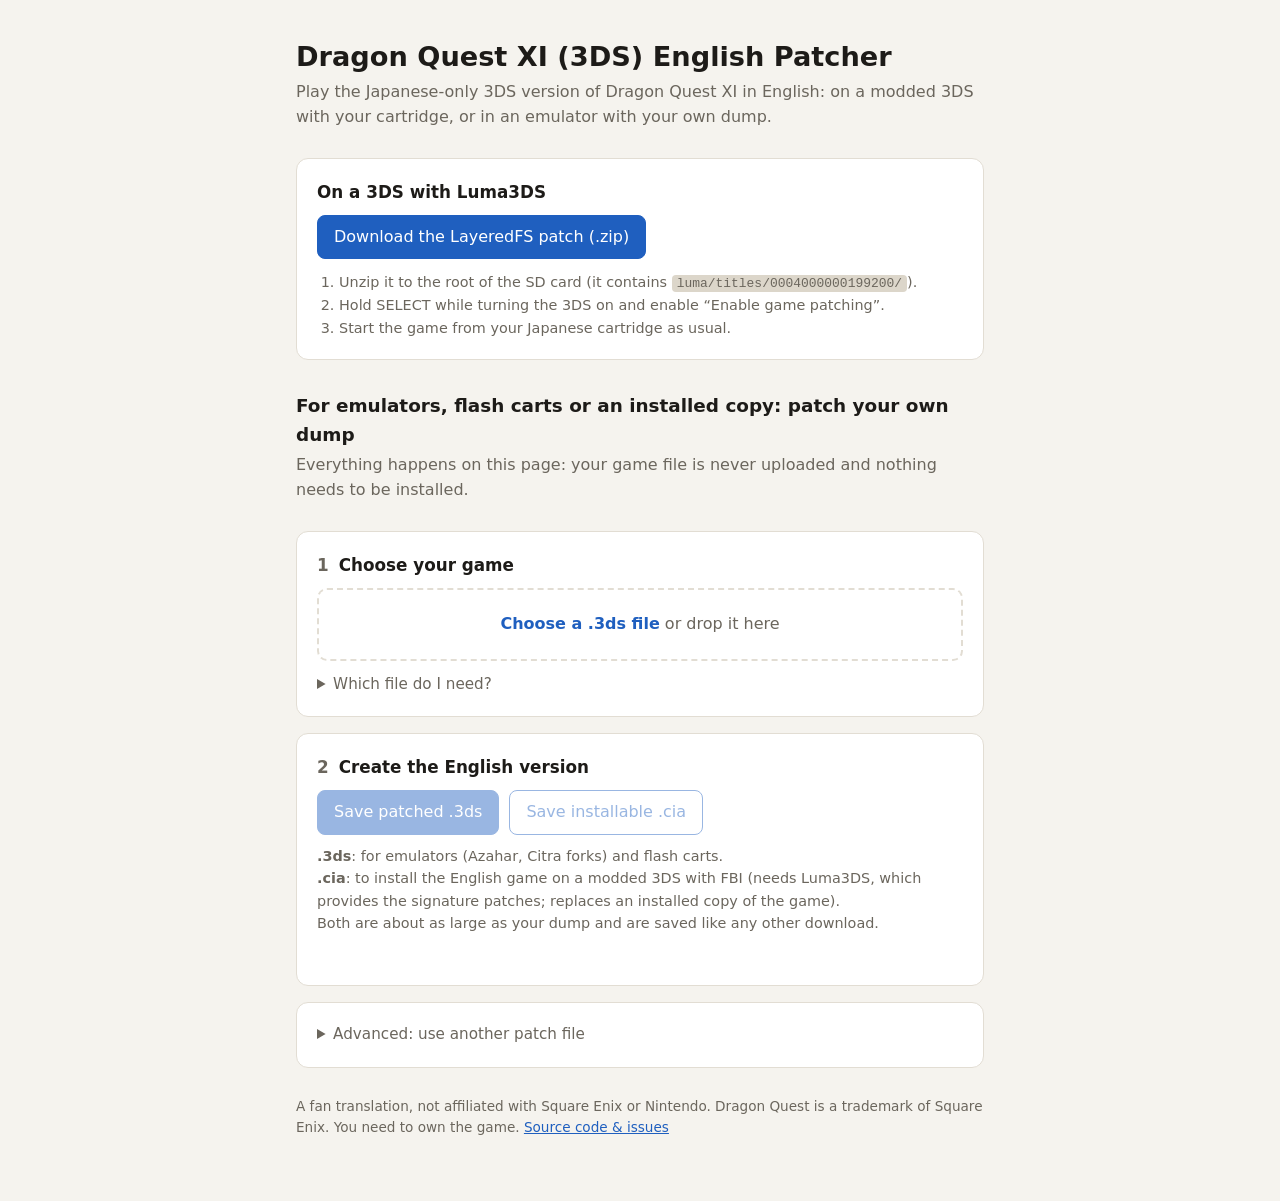
==== docs/index.html @ e1a0b47e "Dragon Quest XI (3DS) English translation tool and web patcher" ====
<!doctype html>
<html lang="en">
<head>
<meta charset="utf-8">
<meta name="viewport" content="width=device-width, initial-scale=1">
<title>DQ XI 3DS English Patcher</title>
<meta name="description" content="Patch your own Dragon Quest XI (3DS) cartridge dump to English, entirely in your browser.">
<style>
  :root {
    --bg: #f5f3ee; --card: #ffffff; --text: #1d1b18; --muted: #6b665d; --line: #e2ddd3;
    --accent: #1f5fbf; --accent-text: #ffffff; --ok: #1d7a45; --err: #b3261e; --bar: #dcd6ca;
  }
  @media (prefers-color-scheme: dark) {
    :root:not([data-theme="light"]) {
      --bg: #15171a; --card: #1e2126; --text: #e9e6e0; --muted: #a09a90; --line: #30343b;
      --accent: #6aa1ff; --accent-text: #0d1420; --ok: #5cc98a; --err: #ff8a80; --bar: #30343b;
    }
  }
  :root[data-theme="dark"] {
    --bg: #15171a; --card: #1e2126; --text: #e9e6e0; --muted: #a09a90; --line: #30343b;
    --accent: #6aa1ff; --accent-text: #0d1420; --ok: #5cc98a; --err: #ff8a80; --bar: #30343b;
  }
  * { box-sizing: border-box; }
  body { margin: 0; background: var(--bg); color: var(--text);
         font: 16px/1.55 system-ui, -apple-system, "Segoe UI", Roboto, sans-serif; }
  main { max-width: 720px; margin: 0 auto; padding: 40px 16px 64px; }
  h1 { font-size: 1.7rem; line-height: 1.25; margin: 0 0 6px; }
  .lede { color: var(--muted); margin: 0 0 28px; }
  .card { background: var(--card); border: 1px solid var(--line); border-radius: 12px; padding: 20px; margin-bottom: 16px; }
  .card h2 { font-size: 1.05rem; margin: 0 0 10px; display: flex; gap: 10px; align-items: baseline; }
  .step { color: var(--muted); font-variant-numeric: tabular-nums; }
  .drop { display: block; border: 2px dashed var(--line); border-radius: 10px; padding: 22px; text-align: center;
          cursor: pointer; color: var(--muted); transition: border-color .15s; }
  .drop:hover, .drop.over { border-color: var(--accent); color: var(--text); }
  .drop input { display: none; }
  .drop strong { color: var(--accent); }
  .info { margin-top: 12px; font-size: .95rem; overflow-wrap: anywhere; }
  .ok { color: var(--ok); } .err { color: var(--err); }
  .buttons { display: flex; flex-wrap: wrap; gap: 10px; }
  h2.section { font-size: 1.15rem; margin: 32px 0 4px; }
  ol.hint { margin: 12px 0 0; }
  a.button { display: inline-block; text-decoration: none; }
  button, a.button { font: inherit; border: 1px solid var(--accent); background: var(--accent); color: var(--accent-text);
           padding: 9px 16px; border-radius: 8px; cursor: pointer; }
  a.button:hover { filter: brightness(1.08); }
  button.secondary { background: transparent; color: var(--accent); }
  button:disabled { opacity: .45; cursor: default; }
  .hint { color: var(--muted); font-size: .9rem; margin: 10px 0 0; }
  progress { width: 100%; height: 10px; margin-top: 14px; accent-color: var(--accent); }
  #status { margin-top: 8px; font-size: .95rem; min-height: 1.5em; overflow-wrap: anywhere; }
  details { margin-top: 10px; font-size: .95rem; }
  summary { cursor: pointer; color: var(--muted); }
  ol, ul { padding-left: 22px; margin: 8px 0; }
  code { font-size: .9em; background: var(--bar); padding: 1px 5px; border-radius: 4px; }
  a { color: var(--accent); }
  footer { color: var(--muted); font-size: .85rem; margin-top: 28px; }
</style>
</head>
<body>
<main>
  <h1>Dragon Quest XI (3DS) English Patcher</h1>
  <p class="lede">Play the Japanese-only 3DS version of Dragon Quest XI in English: on a modded 3DS with your
    cartridge, or in an emulator with your own dump.</p>

  <section class="card">
    <h2>On a 3DS with Luma3DS</h2>
    <div class="buttons"><a class="button" id="lfs-link" href="patch/DQXI_EN_layeredfs.zip" download>Download the LayeredFS patch (.zip)</a></div>
    <ol class="hint">
      <li>Unzip it to the root of the SD card (it contains <code>luma/titles/0004000000199200/</code>).</li>
      <li>Hold SELECT while turning the 3DS on and enable “Enable game patching”.</li>
      <li>Start the game from your Japanese cartridge as usual.</li>
    </ol>
  </section>

  <h2 class="section">For emulators, flash carts or an installed copy: patch your own dump</h2>
  <p class="lede">Everything happens on this page: your game file is never uploaded and nothing needs to be installed.</p>

  <section class="card">
    <h2><span class="step">1</span> Choose your game</h2>
    <label class="drop" id="drop">
      <input type="file" id="rom" accept=".3ds,.cci">
      <span><strong>Choose a .3ds file</strong> or drop it here</span>
    </label>
    <div class="info" id="rom-info"></div>
    <details>
      <summary>Which file do I need?</summary>
      <ul>
        <li>A <b>decrypted</b> dump of the Japanese cartridge <i>ドラゴンクエストXI 過ぎ去りし時を求めて</i>
          (title ID <code>0004000000199200</code>), e.g. made with GodMode9.</li>
        <li>Trimmed or untrimmed dumps both work; encrypted dumps and .cia files do not.</li>
        <li>Only the original, unmodified game is accepted; the page checks it before patching.</li>
      </ul>
    </details>
  </section>

  <section class="card">
    <h2><span class="step">2</span> Create the English version</h2>
    <div class="buttons">
      <button id="make-3ds" disabled>Save patched .3ds</button>
      <button id="make-cia" class="secondary" disabled>Save installable .cia</button>
    </div>
    <p class="hint"><b>.3ds</b>: for emulators (Azahar, Citra forks) and flash carts.<br>
      <b>.cia</b>: to install the English game on a modded 3DS with FBI (needs Luma3DS, which provides
      the signature patches; replaces an installed copy of the game).<br>
      Both are about as large as your dump and are saved like any other download.</p>
    <progress id="bar" max="1" value="0" hidden></progress>
    <div id="status"></div>
  </section>

  <details class="card">
    <summary>Advanced: use another patch file</summary>
    <p class="hint">The page loads the current patch from this site. To try a different build, pick a
      <code>.dq11patch</code> file made by the translation tool.</p>
    <input type="file" id="patch-file" accept=".dq11patch">
    <div class="info" id="patch-info"></div>
  </details>

  <footer>A fan translation, not affiliated with Square Enix or Nintendo. Dragon Quest is a trademark of Square Enix.
    You need to own the game. <a href="https://github.com/radiant-rodent/dq-xi-3ds-translation-tool">Source code &amp; issues</a></footer>
</main>
<script type="module" src="app.js"></script>
</body>
</html>
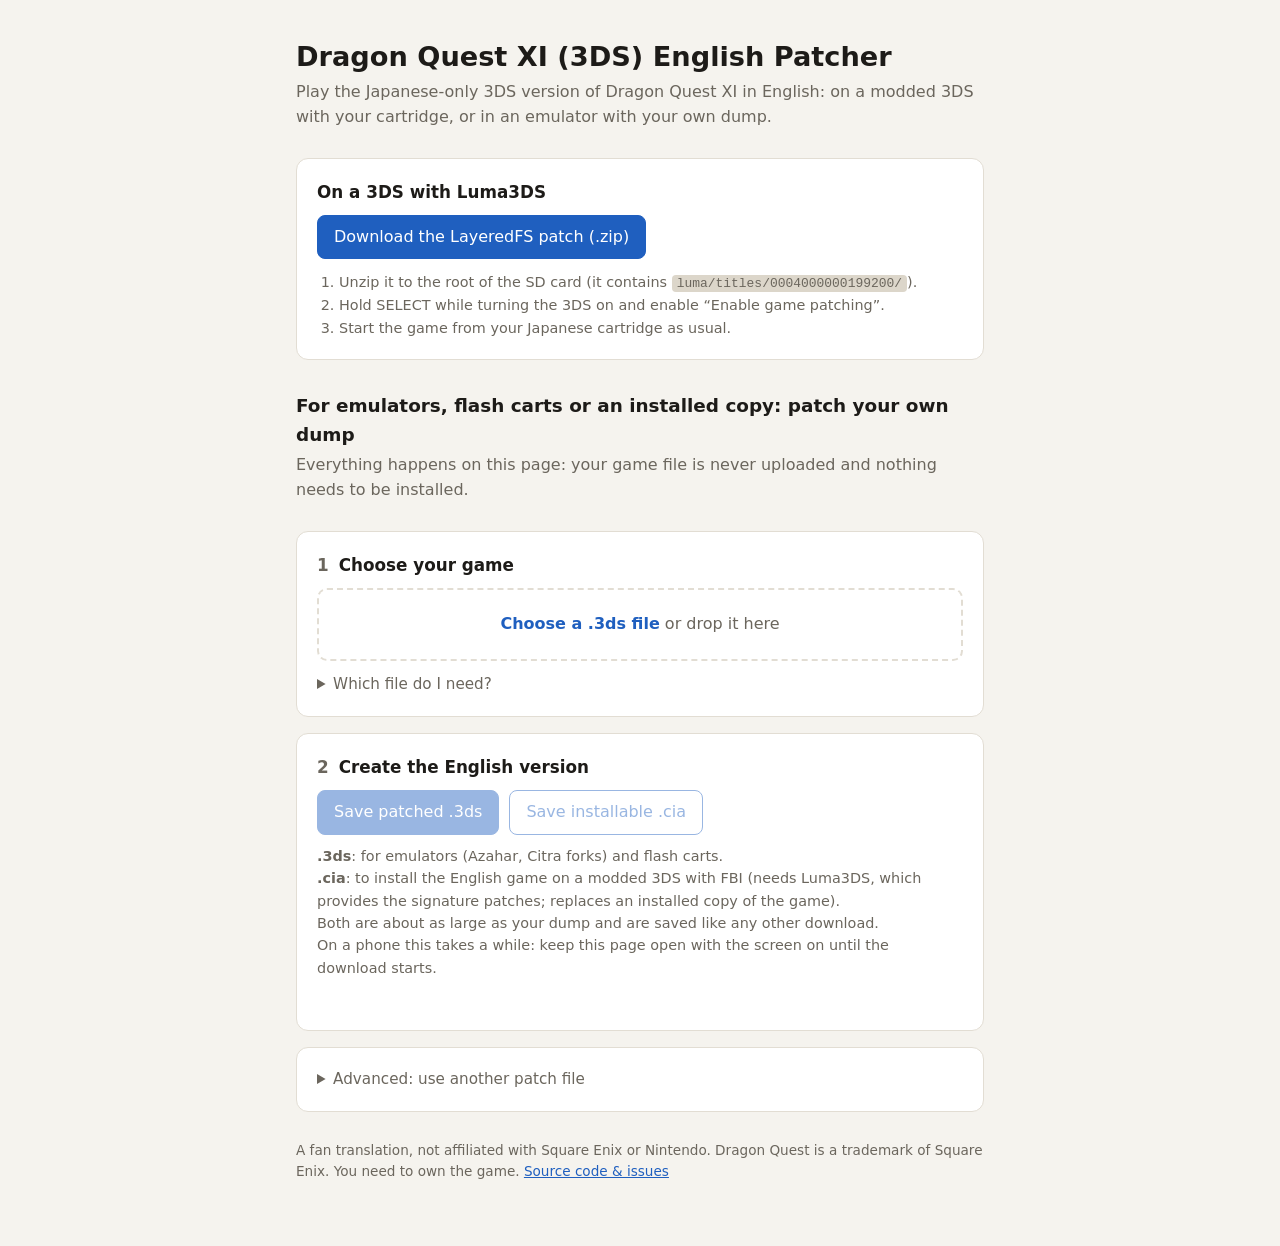
==== commit f3b7f3ff: "Web patcher: fix .cia on Android, skip the CIA hashing pass - Read the built image through its parts" ====
--- a/docs/index.html
+++ b/docs/index.html
@@ -5,6 +5,7 @@
 <meta name="viewport" content="width=device-width, initial-scale=1">
 <title>DQ XI 3DS English Patcher</title>
 <meta name="description" content="Patch your own Dragon Quest XI (3DS) cartridge dump to English, entirely in your browser.">
+<link rel="icon" type="image/png" href="favicon.png">
 <style>
   :root {
     --bg: #f5f3ee; --card: #ffffff; --text: #1d1b18; --muted: #6b665d; --line: #e2ddd3;
@@ -102,7 +103,8 @@
     <p class="hint"><b>.3ds</b>: for emulators (Azahar, Citra forks) and flash carts.<br>
       <b>.cia</b>: to install the English game on a modded 3DS with FBI (needs Luma3DS, which provides
       the signature patches; replaces an installed copy of the game).<br>
-      Both are about as large as your dump and are saved like any other download.</p>
+      Both are about as large as your dump and are saved like any other download.<br>
+      On a phone this takes a while: keep this page open with the screen on until the download starts.</p>
     <progress id="bar" max="1" value="0" hidden></progress>
     <div id="status"></div>
   </section>
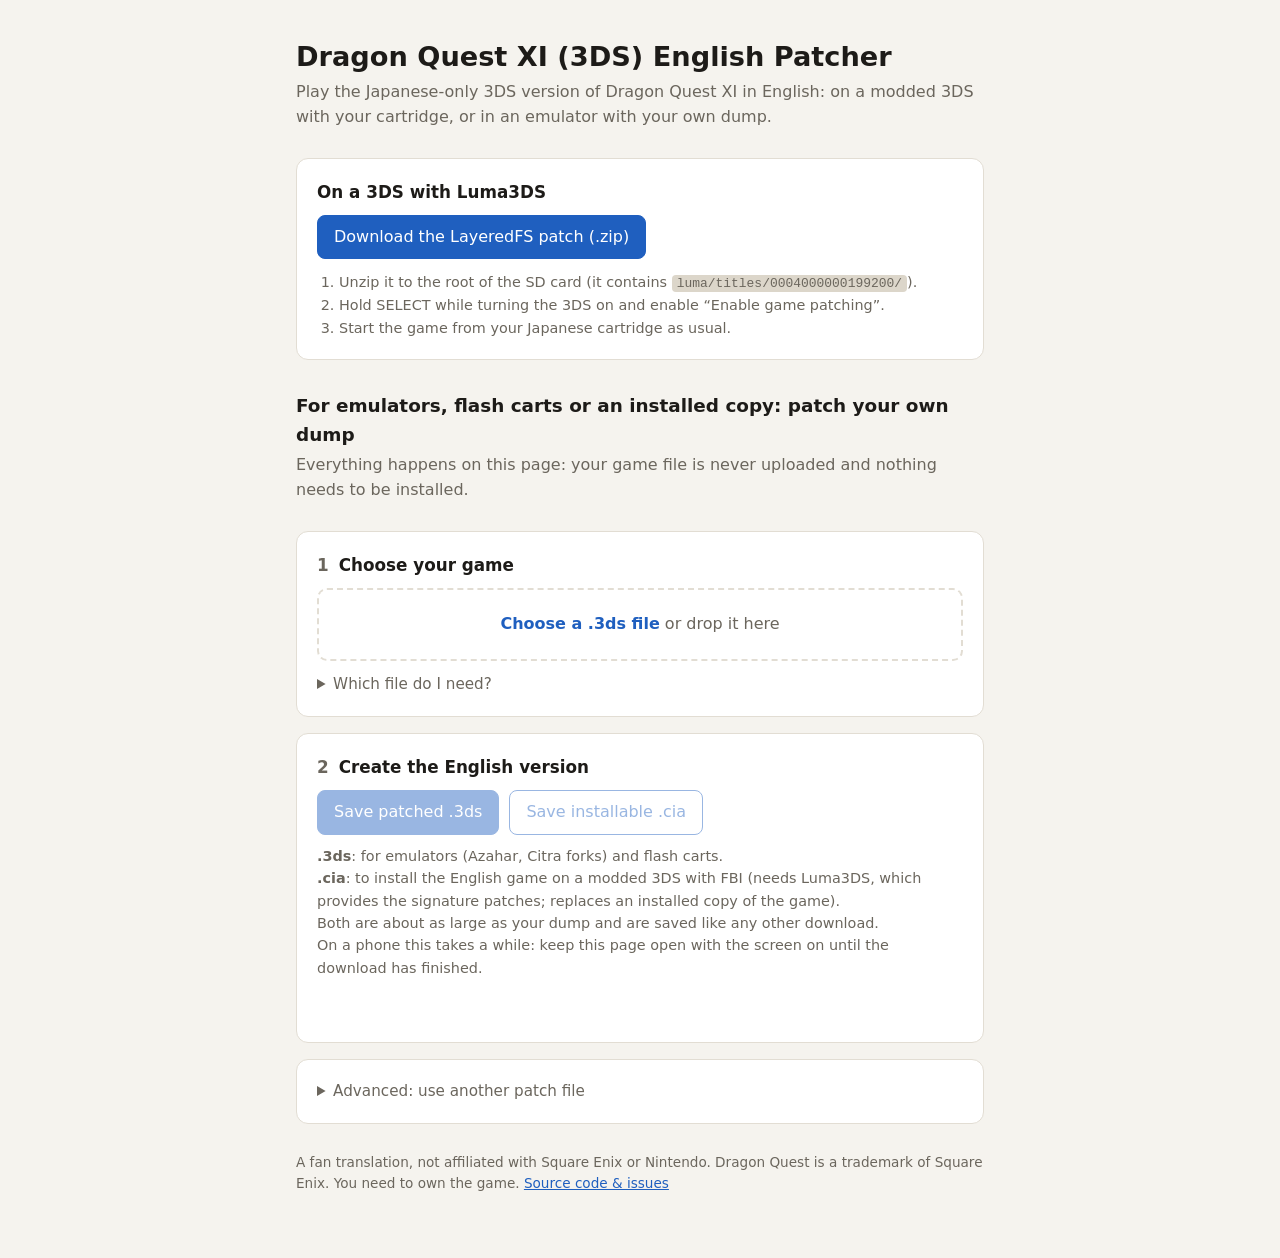
==== commit 7969f5aa: "Web patcher: stream Android downloads through a service worker - Android Chrome ended multi-GB blob:" ====
--- a/docs/index.html
+++ b/docs/index.html
@@ -48,6 +48,7 @@
   button:disabled { opacity: .45; cursor: default; }
   .hint { color: var(--muted); font-size: .9rem; margin: 10px 0 0; }
   progress { width: 100%; height: 10px; margin-top: 14px; accent-color: var(--accent); }
+  #download { margin-top: 12px; }
   #status { margin-top: 8px; font-size: .95rem; min-height: 1.5em; overflow-wrap: anywhere; }
   details { margin-top: 10px; font-size: .95rem; }
   summary { cursor: pointer; color: var(--muted); }
@@ -104,9 +105,10 @@
       <b>.cia</b>: to install the English game on a modded 3DS with FBI (needs Luma3DS, which provides
       the signature patches; replaces an installed copy of the game).<br>
       Both are about as large as your dump and are saved like any other download.<br>
-      On a phone this takes a while: keep this page open with the screen on until the download starts.</p>
+      On a phone this takes a while: keep this page open with the screen on until the download has finished.</p>
     <progress id="bar" max="1" value="0" hidden></progress>
     <div id="status"></div>
+    <div id="download" class="buttons" hidden></div>
   </section>
 
   <details class="card">
